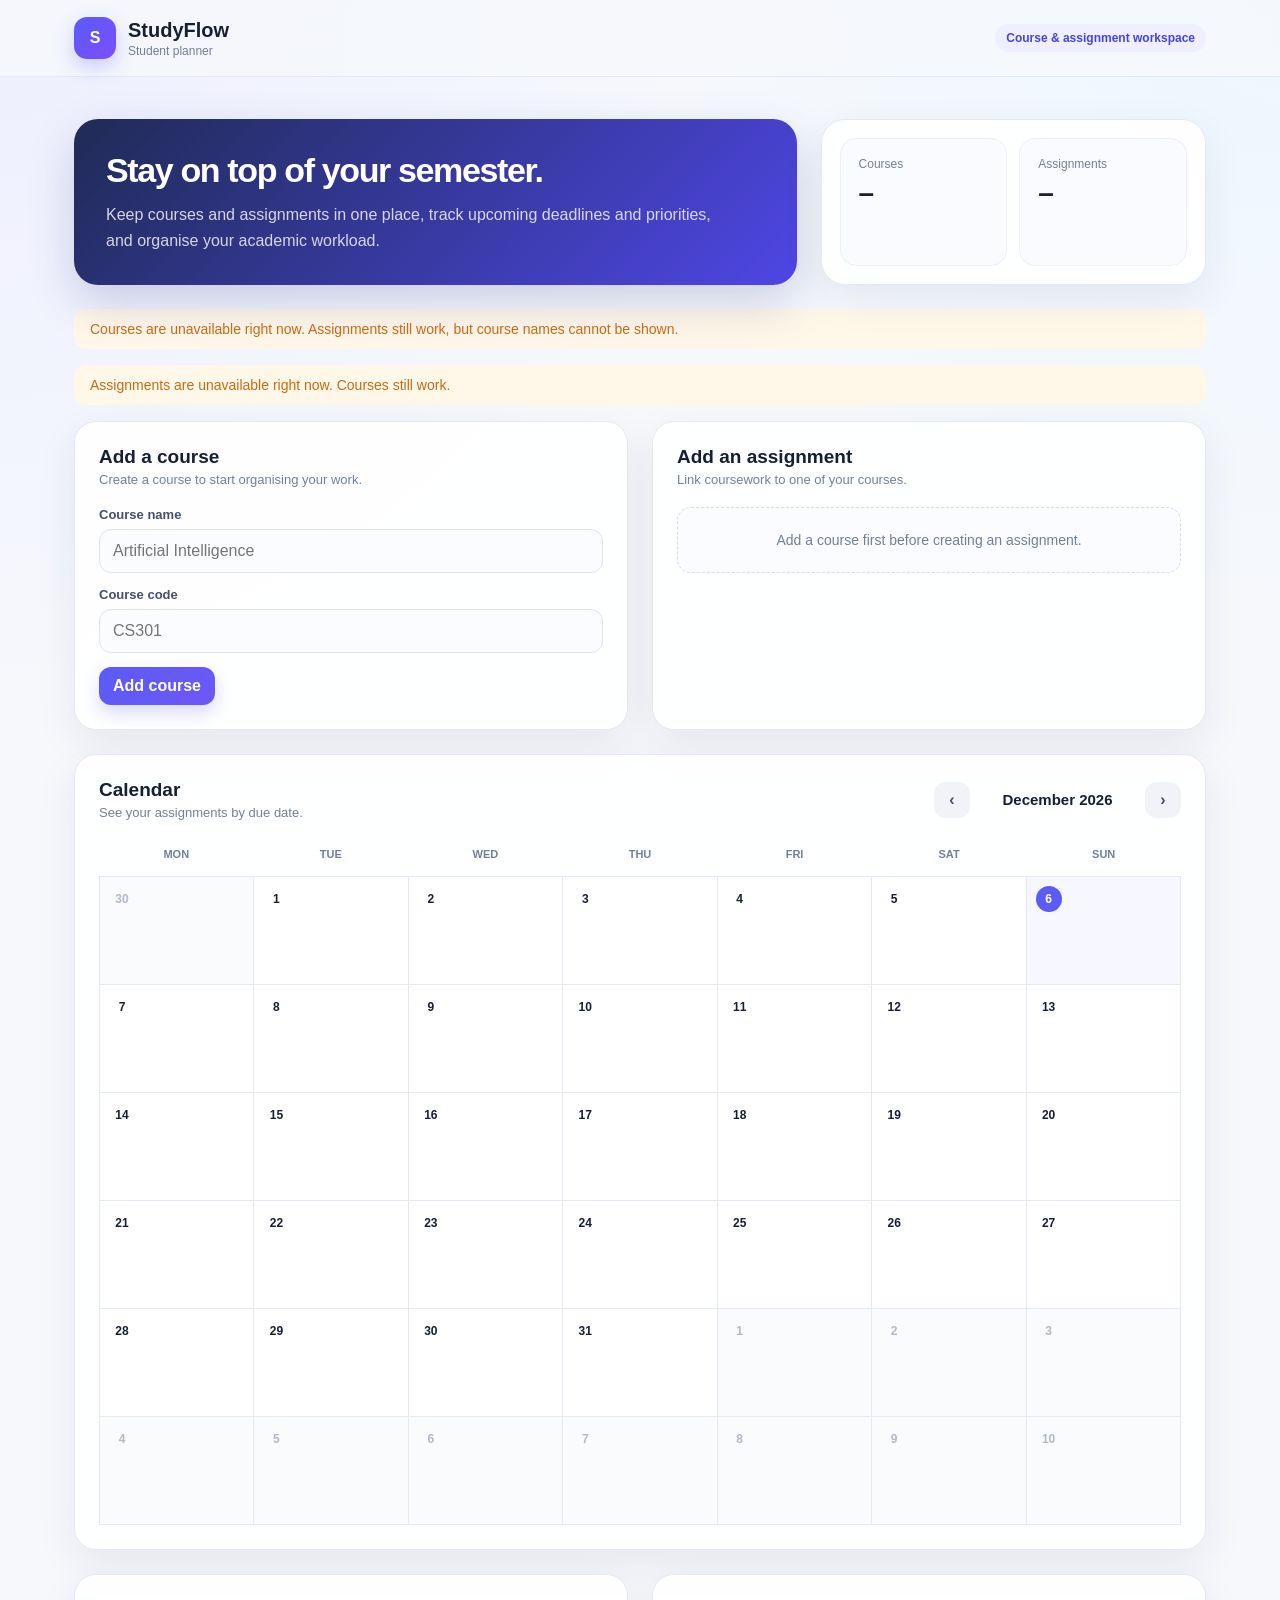
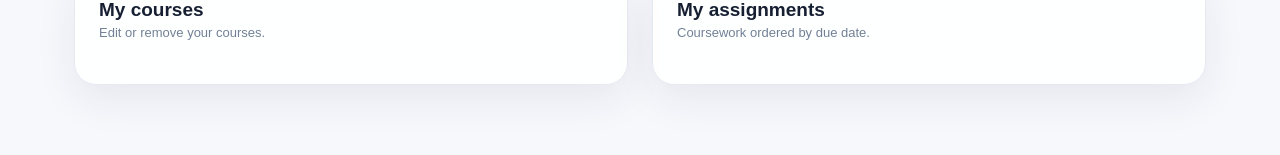
==== ui/index.html @ 26bd40a0 "Replace the server-rendered page with a static UI and add CORS - ui/ is now static files: index.html" ====
<!DOCTYPE html>
<html lang="en">
<head>
    <meta charset="UTF-8">
    <meta name="viewport" content="width=device-width, initial-scale=1.0">
    <title>StudyFlow</title>
    <link rel="stylesheet" href="style.css">
</head>

<body>

<div class="page-shell">

    <nav class="topbar">
        <div class="topbar-inner">

            <div class="brand">
                <div class="brand-mark">S</div>

                <div class="brand-text">
                    <h1>StudyFlow</h1>
                    <p>Student planner</p>
                </div>
            </div>

            <span class="topbar-badge">
                Course & assignment workspace
            </span>

        </div>
    </nav>

    <main class="main">

        <section class="hero">

            <div class="hero-card">
                <h2>Stay on top of your semester.</h2>

                <p>
                    Keep courses and assignments in one place, track upcoming
                    deadlines and priorities, and organise your academic workload.
                </p>
            </div>

            <div class="stats-card">

                <div class="stat">
                    <span class="stat-label">Courses</span>
                    <span class="stat-value" id="courseCount">–</span>
                </div>

                <div class="stat">
                    <span class="stat-label">Assignments</span>
                    <span class="stat-value" id="assignmentCount">–</span>
                </div>

            </div>

        </section>

        <!-- Filled in by app.js when a service cannot be reached -->
        <div class="notice" id="coursesNotice" hidden></div>
        <div class="notice" id="assignmentsNotice" hidden></div>

        <div class="grid">

            <section class="card">

                <div class="card-header">
                    <div>
                        <h2 class="card-title">Add a course</h2>
                        <p class="card-subtitle">
                            Create a course to start organising your work.
                        </p>
                    </div>
                </div>

                <form id="courseForm" class="form-grid">

                    <div class="field">
                        <label for="name">Course name</label>
                        <input id="name" name="name" type="text" placeholder="Artificial Intelligence" required>
                    </div>

                    <div class="field">
                        <label for="code">Course code</label>
                        <input id="code" name="code" type="text" placeholder="CS301" required>
                    </div>

                    <div>
                        <button class="btn-primary" type="submit">Add course</button>
                    </div>

                </form>

            </section>

            <section class="card">

                <div class="card-header">
                    <div>
                        <h2 class="card-title">Add an assignment</h2>
                        <p class="card-subtitle">
                            Link coursework to one of your courses.
                        </p>
                    </div>
                </div>

                <form id="assignmentForm" class="form-grid" hidden>

                    <div class="field">
                        <label for="title">Assignment title</label>
                        <input id="title" name="title" type="text" placeholder="Database report" required>
                    </div>

                    <div class="form-row">

                        <div class="field">
                            <label for="due_date">Due date</label>
                            <input id="due_date" name="due_date" type="date" required>
                        </div>

                        <div class="field">
                            <label for="priority">Priority</label>
                            <select id="priority" name="priority" required>
                                <option value="Low">Low</option>
                                <option value="Medium">Medium</option>
                                <option value="High">High</option>
                            </select>
                        </div>

                    </div>

                    <div class="field">
                        <label for="course_id">Course</label>
                        <select id="course_id" name="course_id" required></select>
                    </div>

                    <div>
                        <button class="btn-primary" type="submit">Add assignment</button>
                    </div>

                </form>

                <div class="empty" id="assignmentFormEmpty">
                    Add a course first before creating an assignment.
                </div>

            </section>

            <section class="card full">

                <div class="card-header">
                    <div>
                        <h2 class="card-title">Calendar</h2>
                        <p class="card-subtitle">
                            See your assignments by due date.
                        </p>
                    </div>

                    <div class="calendar-controls">
                        <button class="calendar-nav" type="button" id="previousMonth">‹</button>
                        <div class="calendar-title" id="calendarTitle"></div>
                        <button class="calendar-nav" type="button" id="nextMonth">›</button>
                    </div>
                </div>

                <div class="calendar-weekdays">
                    <div class="weekday">Mon</div>
                    <div class="weekday">Tue</div>
                    <div class="weekday">Wed</div>
                    <div class="weekday">Thu</div>
                    <div class="weekday">Fri</div>
                    <div class="weekday">Sat</div>
                    <div class="weekday">Sun</div>
                </div>

                <div class="calendar-grid" id="calendarGrid"></div>

            </section>

            <section class="card">

                <div class="card-header">
                    <div>
                        <h2 class="card-title">My courses</h2>
                        <p class="card-subtitle">
                            Edit or remove your courses.
                        </p>
                    </div>
                </div>

                <ul class="course-list" id="courseList"></ul>
                <div class="empty" id="courseListEmpty">No courses yet.</div>

            </section>

            <section class="card">

                <div class="card-header">
                    <div>
                        <h2 class="card-title">My assignments</h2>
                        <p class="card-subtitle">
                            Coursework ordered by due date.
                        </p>
                    </div>
                </div>

                <ul class="assignment-list" id="assignmentList"></ul>
                <div class="empty" id="assignmentListEmpty">No assignments yet.</div>

            </section>

        </div>

    </main>

</div>

<!-- config.js first: it sets the service addresses that app.js uses -->
<script src="config.js"></script>
<script src="app.js"></script>

</body>
</html>
---- ui/style.css ----
:root {
    --bg: #f6f8fc;
    --surface: rgba(255, 255, 255, 0.94);
    --border: #e5e9f2;
    --text: #172033;
    --muted: #728097;
    --primary: #5b5bf7;
    --primary-dark: #4545dd;
    --primary-soft: #efefff;
    --danger: #dc3f5f;
    --danger-soft: #fff1f4;
    --success: #178f63;
    --success-soft: #ecfbf5;
    --warning: #c46b18;
    --warning-soft: #fff7e8;
    --shadow: 0 14px 40px rgba(34, 44, 74, 0.08);
}

* {
    box-sizing: border-box;
}

body {
    margin: 0;
    font-family: -apple-system, BlinkMacSystemFont, "Segoe UI", sans-serif;
    color: var(--text);
    background:
        radial-gradient(circle at top left, #eeefff 0, transparent 32%),
        radial-gradient(circle at top right, #edf7ff 0, transparent 28%),
        var(--bg);
}

button,
input,
select {
    font: inherit;
}

.page-shell {
    min-height: 100vh;
}

.topbar {
    position: sticky;
    top: 0;
    z-index: 10;
    backdrop-filter: blur(16px);
    background: rgba(246, 248, 252, 0.84);
    border-bottom: 1px solid rgba(229, 233, 242, 0.9);
}

.topbar-inner {
    max-width: 1180px;
    margin: auto;
    padding: 17px 24px;
    display: flex;
    justify-content: space-between;
    align-items: center;
}

.brand {
    display: flex;
    align-items: center;
    gap: 12px;
}

.brand-mark {
    width: 42px;
    height: 42px;
    border-radius: 13px;
    display: grid;
    place-items: center;
    color: white;
    font-weight: 800;
    background: linear-gradient(135deg, #5b5bf7, #7c4dff);
    box-shadow: 0 8px 20px rgba(91, 91, 247, 0.28);
}

.brand-text h1 {
    margin: 0;
    font-size: 20px;
}

.brand-text p {
    margin: 2px 0 0;
    color: var(--muted);
    font-size: 12px;
}

.topbar-badge {
    padding: 7px 11px;
    border-radius: 999px;
    background: var(--primary-soft);
    color: var(--primary-dark);
    font-size: 12px;
    font-weight: 700;
}

.main {
    max-width: 1180px;
    margin: auto;
    padding: 42px 24px 70px;
}

.hero {
    display: grid;
    grid-template-columns: 1.5fr 0.8fr;
    gap: 24px;
    margin-bottom: 24px;
}

.hero-card {
    padding: 32px;
    border-radius: 24px;
    background: linear-gradient(135deg, #202b55, #4f46e5);
    color: white;
    box-shadow: 0 18px 45px rgba(58, 68, 140, 0.22);
}

.hero-card h2 {
    margin: 0 0 12px;
    font-size: 34px;
    letter-spacing: -0.04em;
}

.hero-card p {
    margin: 0;
    max-width: 620px;
    color: rgba(255,255,255,0.8);
    line-height: 1.6;
}

.stats-card {
    display: grid;
    grid-template-columns: 1fr 1fr;
    gap: 12px;
    padding: 18px;
    background: var(--surface);
    border: 1px solid var(--border);
    border-radius: 24px;
    box-shadow: var(--shadow);
}

.stat {
    padding: 18px;
    border-radius: 16px;
    background: #fafbff;
    border: 1px solid #edf0f7;
}

.stat-label {
    display: block;
    color: var(--muted);
    font-size: 12px;
    margin-bottom: 6px;
}

.stat-value {
    font-size: 28px;
    font-weight: 800;
}

.grid {
    display: grid;
    grid-template-columns: 1fr 1fr;
    gap: 24px;
}

.card {
    background: var(--surface);
    border: 1px solid var(--border);
    border-radius: 22px;
    padding: 24px;
    box-shadow: var(--shadow);
}

.card.full {
    grid-column: 1 / -1;
}

.card-header {
    display: flex;
    justify-content: space-between;
    align-items: center;
    gap: 12px;
    margin-bottom: 20px;
}

.card-title {
    margin: 0;
    font-size: 19px;
}

.card-subtitle {
    margin: 4px 0 0;
    color: var(--muted);
    font-size: 13px;
}

.form-grid {
    display: grid;
    gap: 14px;
}

.form-row {
    display: grid;
    grid-template-columns: 1fr 1fr;
    gap: 12px;
}

.field label {
    display: block;
    margin-bottom: 7px;
    color: #44506a;
    font-size: 13px;
    font-weight: 700;
}

input,
select {
    width: 100%;
    border: 1px solid #dfe4ee;
    background: #fbfcff;
    color: var(--text);
    border-radius: 12px;
    padding: 12px 13px;
    outline: none;
}

input:focus,
select:focus {
    border-color: var(--primary);
    box-shadow: 0 0 0 4px rgba(91,91,247,0.09);
}

button {
    border: 0;
    border-radius: 12px;
    padding: 10px 14px;
    cursor: pointer;
    font-weight: 700;
    transition: 0.15s ease;
}

button:hover {
    transform: translateY(-1px);
}

.btn-primary {
    background: linear-gradient(135deg, #5b5bf7, #6d58f5);
    color: white;
    box-shadow: 0 8px 18px rgba(91,91,247,0.22);
}

.btn-secondary {
    background: #f0f2f8;
    color: #37405a;
}

.btn-danger {
    background: var(--danger-soft);
    color: var(--danger);
}

.empty {
    padding: 24px;
    text-align: center;
    border: 1px dashed #d9deea;
    border-radius: 14px;
    background: #fbfcff;
    color: var(--muted);
    font-size: 14px;
}

.course-list,
.assignment-list {
    list-style: none;
    padding: 0;
    margin: 0;
    display: grid;
    gap: 12px;
}

.course-item,
.assignment-item {
    border: 1px solid #e6eaf2;
    border-radius: 16px;
    background: white;
    padding: 16px;
}

.course-edit {
    display: grid;
    grid-template-columns: 1.4fr 0.8fr auto;
    gap: 10px;
    align-items: center;
}

.course-actions {
    margin-top: 10px;
}

.assignment-title {
    margin: 0;
    font-size: 16px;
    font-weight: 800;
}

.assignment-course {
    margin: 4px 0 0;
    color: var(--muted);
    font-size: 13px;
}

.assignment-meta {
    display: flex;
    flex-wrap: wrap;
    gap: 8px;
    margin-top: 14px;
}

.badge {
    display: inline-flex;
    padding: 6px 9px;
    border-radius: 999px;
    background: #f1f4f9;
    color: #586174;
    font-size: 12px;
    font-weight: 700;
}

.priority-high {
    background: var(--danger-soft);
    color: var(--danger);
}

.priority-medium {
    background: var(--warning-soft);
    color: var(--warning);
}

.priority-low {
    background: var(--success-soft);
    color: var(--success);
}

.overdue {
    background: #fff0f0;
    color: #cb2f2f;
}

.completed {
    background: #edf8f3;
    color: #247454;
}

.assignment-actions {
    display: flex;
    gap: 8px;
    margin-top: 16px;
}

.assignment-complete {
    opacity: 0.7;
}

.assignment-complete .assignment-title {
    text-decoration: line-through;
}

/* CALENDAR */

.calendar-controls {
    display: flex;
    align-items: center;
    gap: 10px;
}

.calendar-title {
    min-width: 155px;
    text-align: center;
    font-size: 15px;
    font-weight: 800;
}

.calendar-nav {
    width: 36px;
    height: 36px;
    padding: 0;
    background: #f1f3f9;
    color: #444f68;
}

.calendar-weekdays,
.calendar-grid {
    display: grid;
    grid-template-columns: repeat(7, 1fr);
}

.calendar-weekdays {
    margin-bottom: 8px;
}

.weekday {
    padding: 8px;
    color: var(--muted);
    font-size: 11px;
    font-weight: 800;
    text-align: center;
    text-transform: uppercase;
}

.calendar-grid {
    border-top: 1px solid var(--border);
    border-left: 1px solid var(--border);
}

.calendar-day {
    min-height: 108px;
    padding: 9px;
    background: white;
    border-right: 1px solid var(--border);
    border-bottom: 1px solid var(--border);
}

.calendar-day.outside {
    background: #fafbfc;
    color: #b2b9c7;
}

.calendar-day.today {
    background: #f7f7ff;
}

.day-number {
    display: inline-flex;
    align-items: center;
    justify-content: center;
    width: 26px;
    height: 26px;
    border-radius: 50%;
    font-size: 12px;
    font-weight: 800;
}

.today .day-number {
    background: var(--primary);
    color: white;
}

.calendar-events {
    display: grid;
    gap: 5px;
    margin-top: 5px;
}

.calendar-event {
    overflow: hidden;
    padding: 5px 7px;
    border-radius: 7px;
    background: var(--primary-soft);
    color: var(--primary-dark);
    font-size: 10px;
    font-weight: 700;
    white-space: nowrap;
    text-overflow: ellipsis;
}

.calendar-event.event-overdue {
    background: var(--danger-soft);
    color: var(--danger);
}

.calendar-event.event-complete {
    background: var(--success-soft);
    color: var(--success);
    text-decoration: line-through;
}

@media (max-width: 900px) {
    .hero,
    .grid {
        grid-template-columns: 1fr;
    }

    .card.full {
        grid-column: auto;
    }

    .course-edit {
        grid-template-columns: 1fr;
    }

    .calendar-day {
        min-height: 85px;
        padding: 5px;
    }
}

@media (max-width: 650px) {
    .topbar-inner,
    .main {
        padding-left: 14px;
        padding-right: 14px;
    }

    .topbar-badge {
        display: none;
    }

    .hero-card h2 {
        font-size: 27px;
    }

    .form-row,
    .stats-card {
        grid-template-columns: 1fr;
    }

    .calendar-day {
        min-height: 65px;
    }

    .calendar-event {
        font-size: 8px;
        padding: 3px;
    }
}
/* Shown when one of the services cannot be reached */
.notice {
    margin-bottom: 16px;
    padding: 12px 16px;
    border-radius: 12px;
    background: var(--warning-soft);
    color: var(--warning);
    font-size: 14px;
}

/* Elements hidden by app.js (some classes above set display, which would override it) */
[hidden] {
    display: none !important;
}
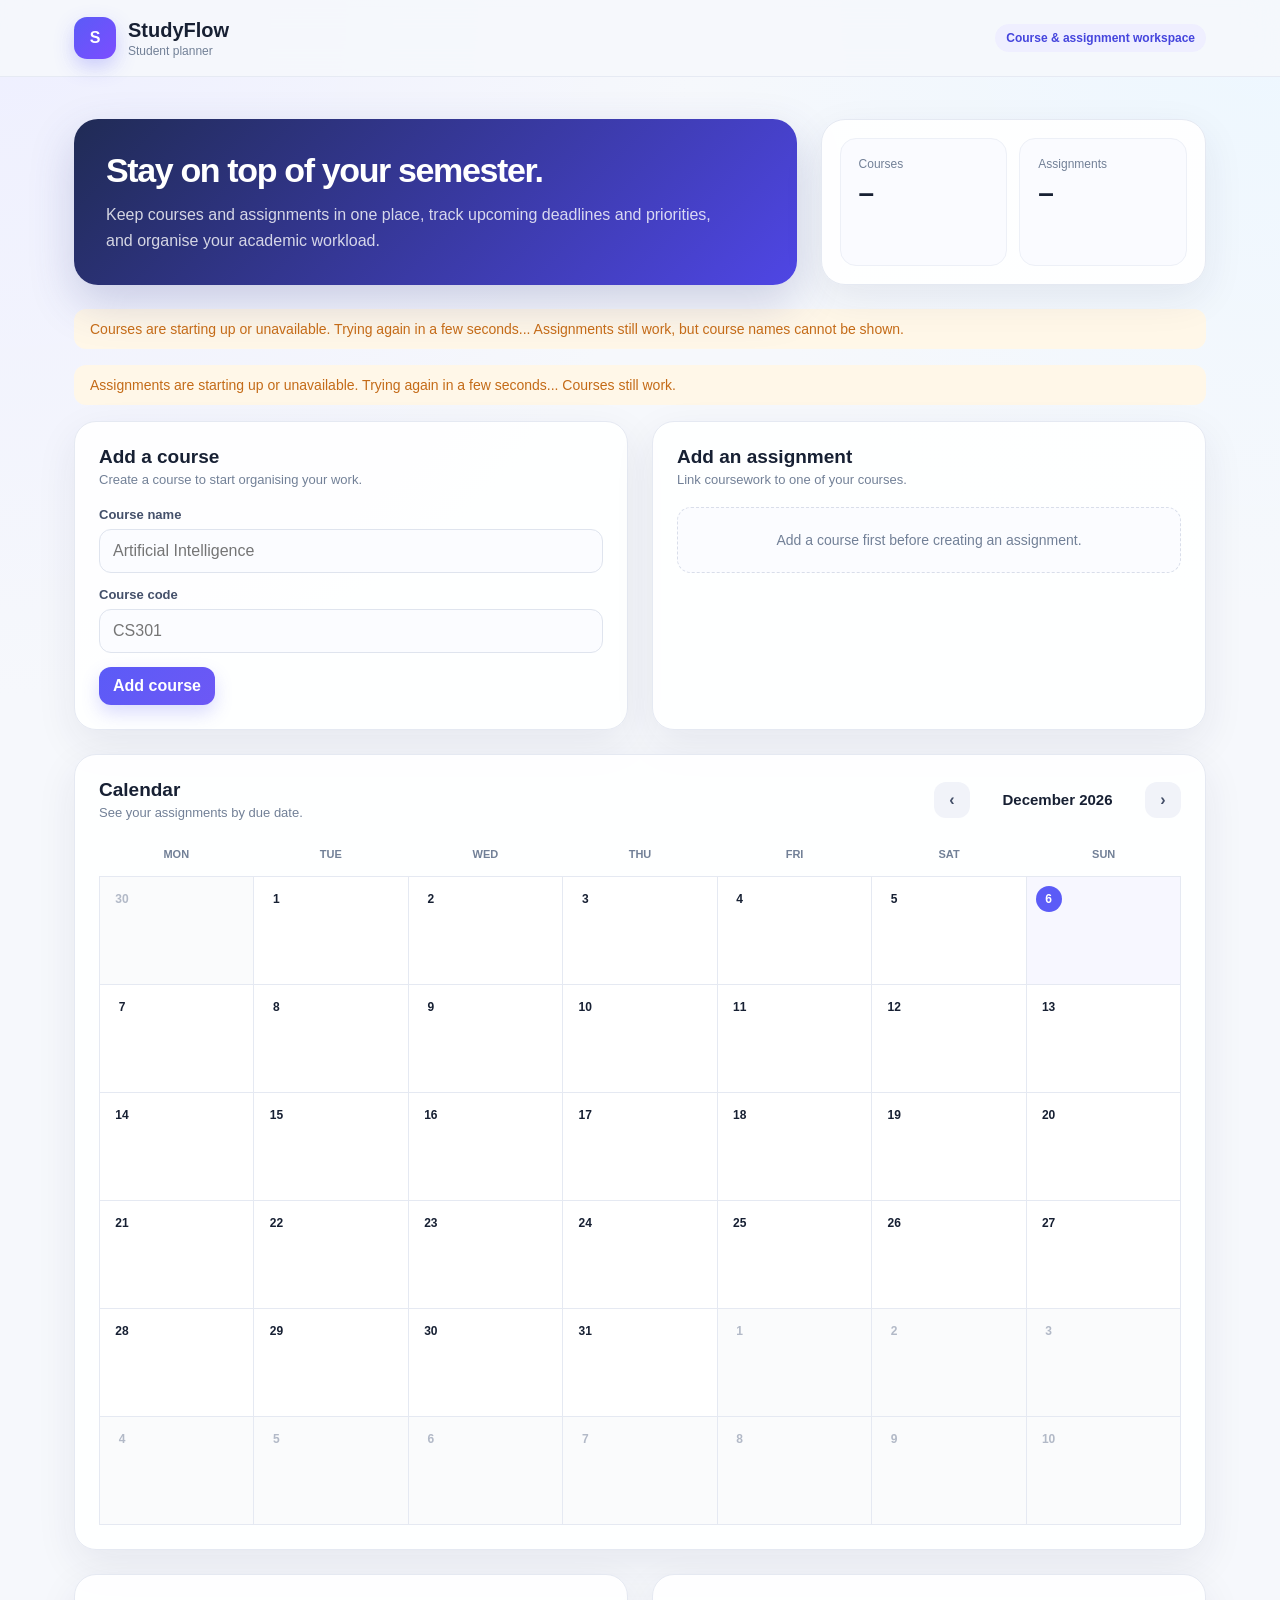
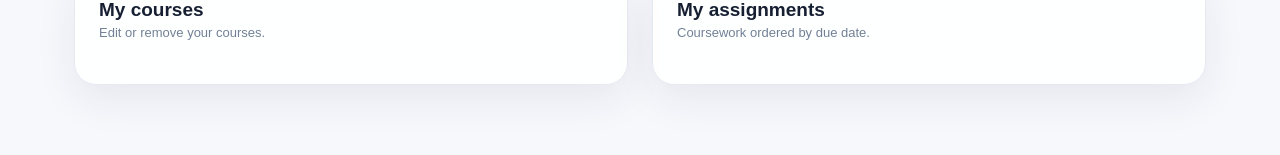
==== commit 35515d54: "Add migration 002: optional description on assignments Adds a description column with a default of '" ====
--- a/ui/index.html
+++ b/ui/index.html
@@ -114,6 +114,11 @@
                         <input id="title" name="title" type="text" placeholder="Database report" required>
                     </div>
 
+                    <div class="field">
+                        <label for="description">Description (optional)</label>
+                        <input id="description" name="description" type="text" maxlength="500" placeholder="Report and ADRs">
+                    </div>
+
                     <div class="form-row">
 
                         <div class="field">
--- a/ui/style.css
+++ b/ui/style.css
@@ -312,6 +312,11 @@
     font-size: 13px;
 }
 
+.assignment-description {
+    margin: 4px 0 0;
+    font-size: 14px;
+}
+
 .assignment-meta {
     display: flex;
     flex-wrap: wrap;
